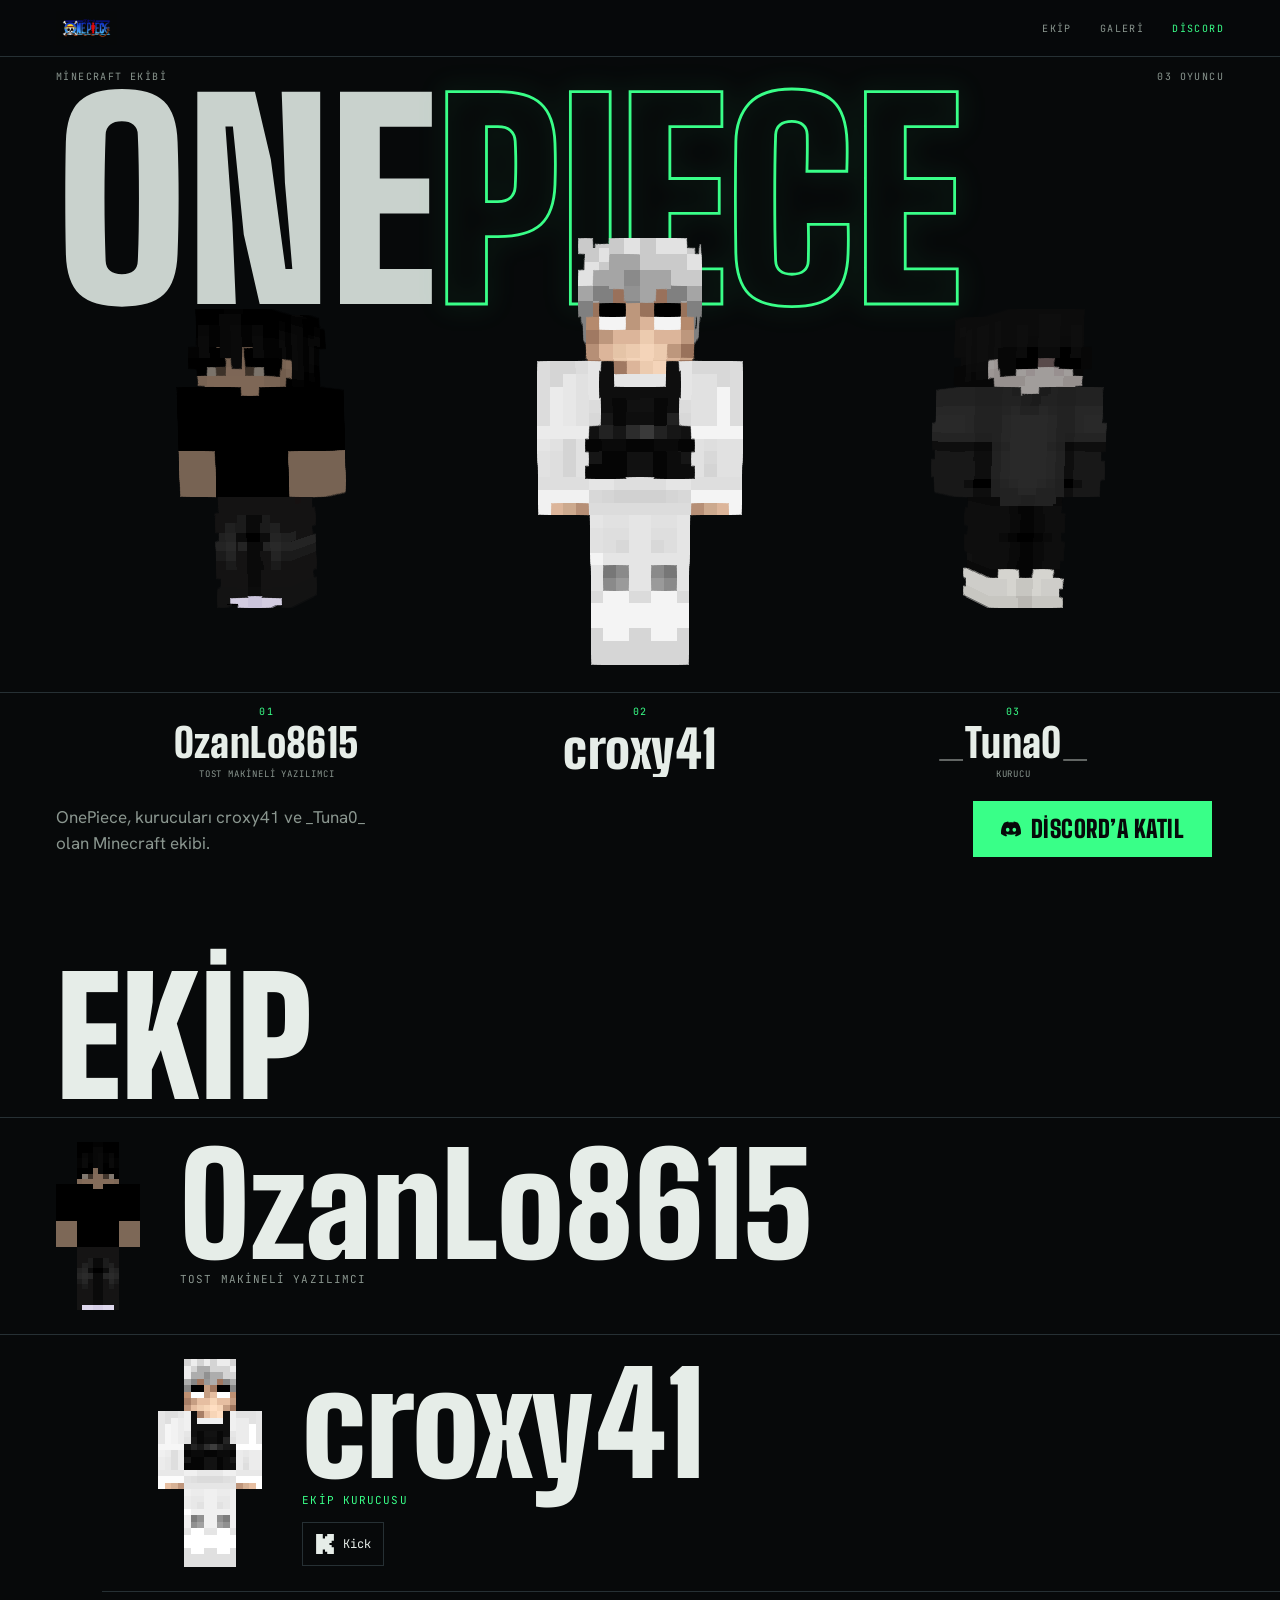
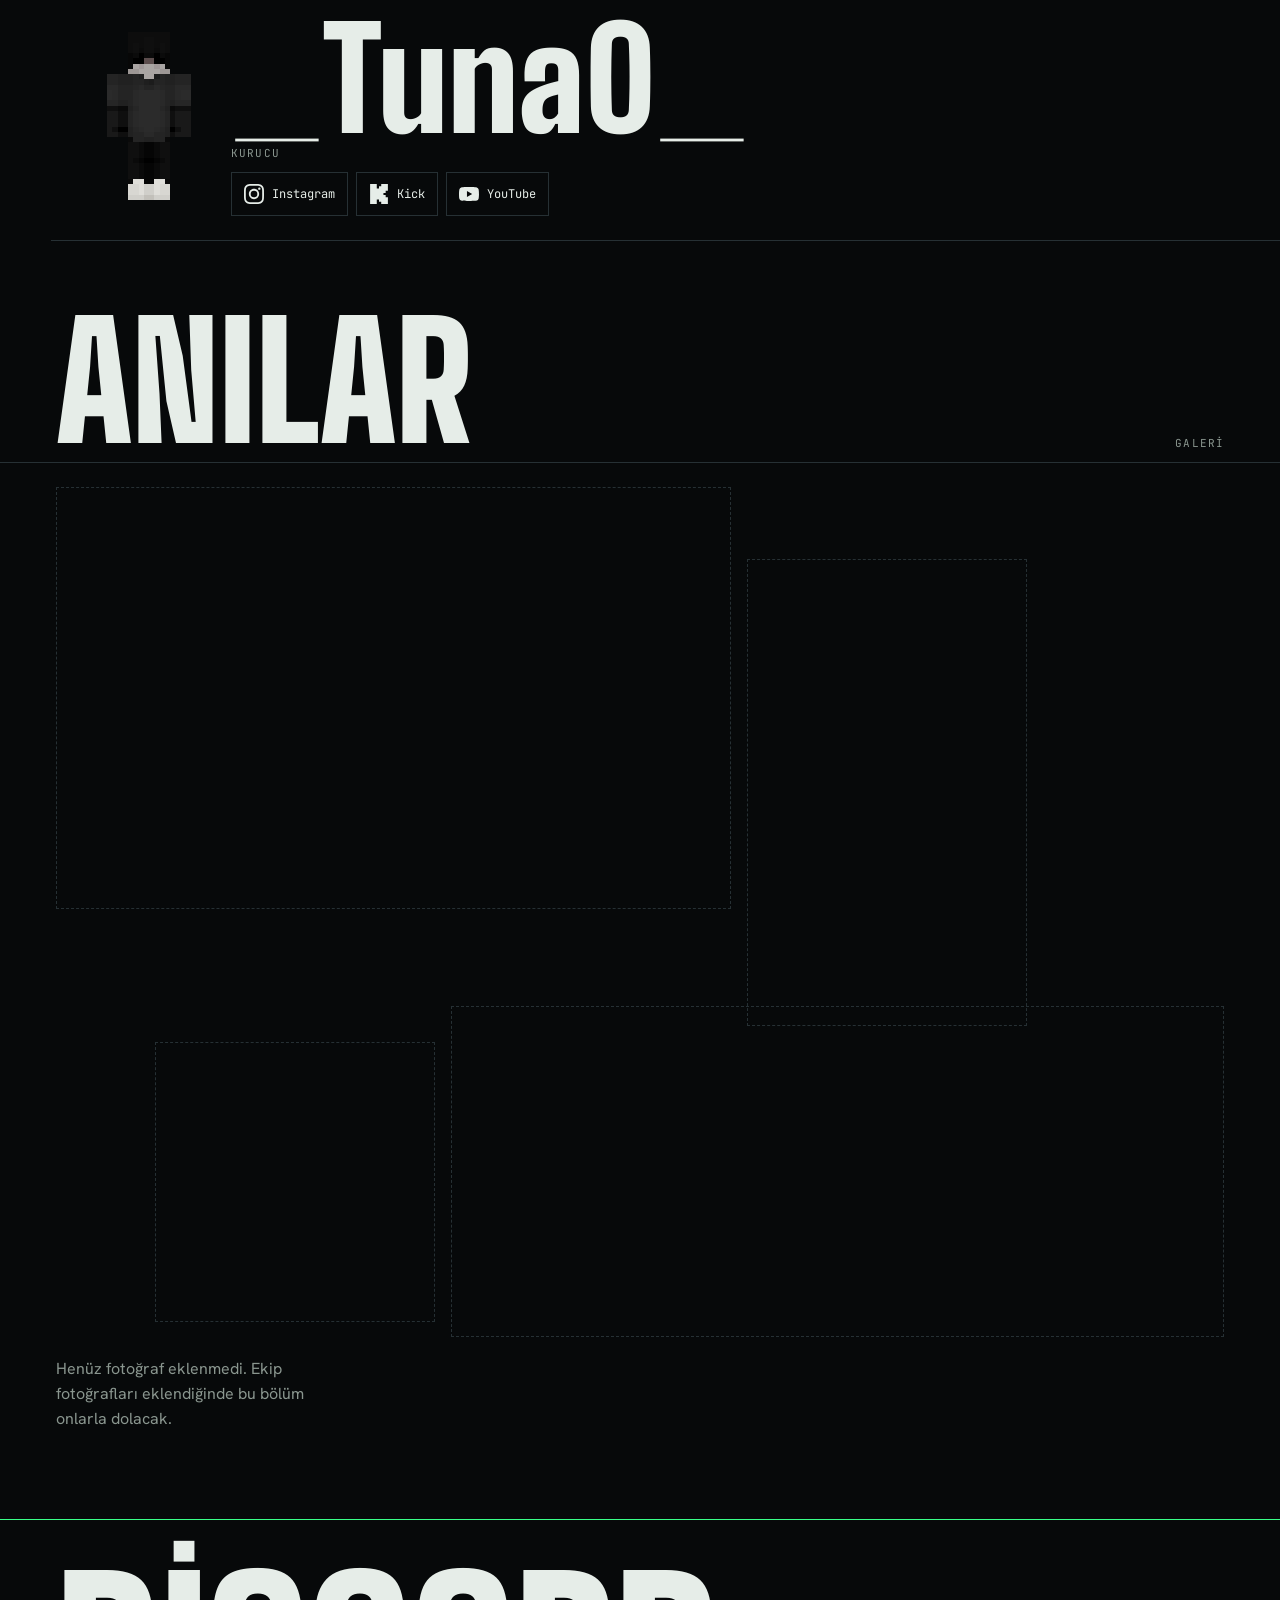
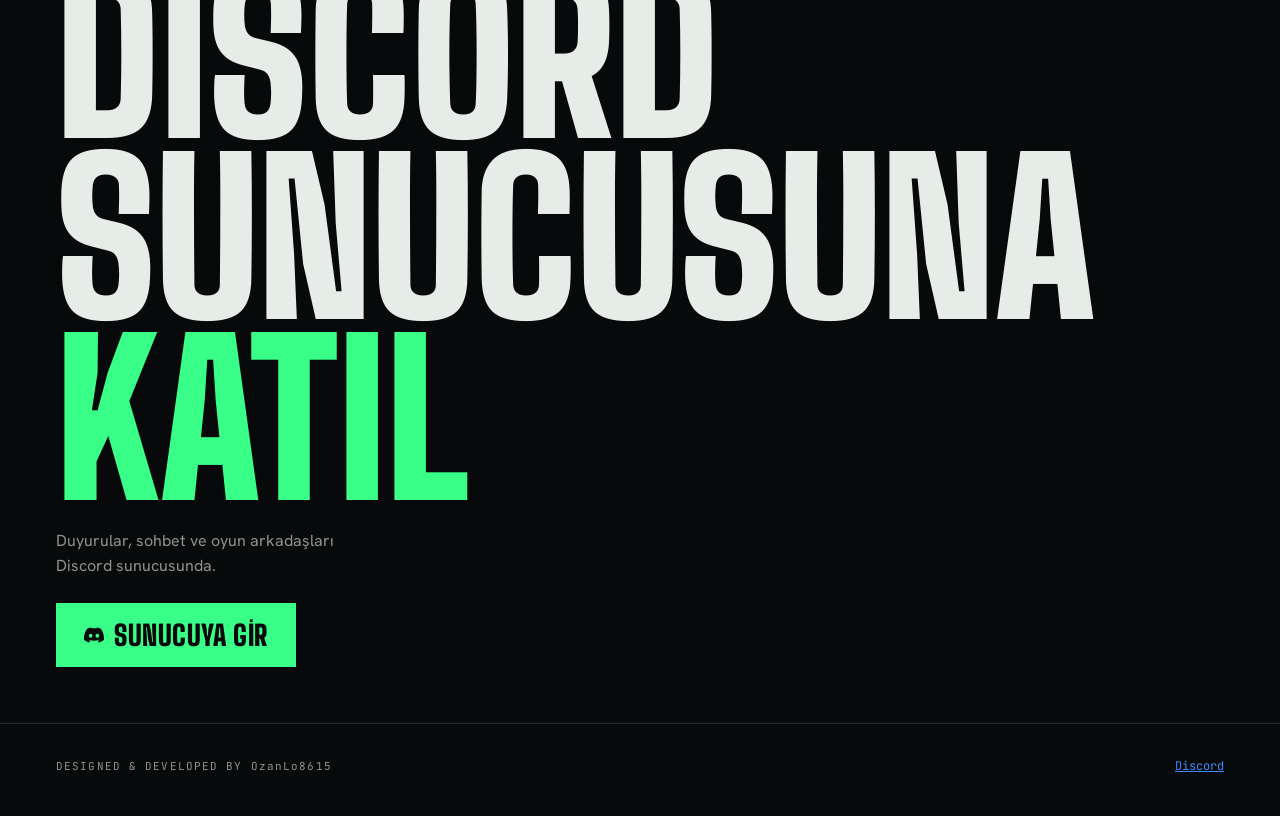
==== index.html @ 03cce18a "Add SovalyeCraft website and Map Art build workflow" ====
<!doctype html>
<html lang="tr">
<head>
<meta charset="utf-8">
<meta name="viewport" content="width=device-width, initial-scale=1, viewport-fit=cover">
<title>OnePiece — Minecraft ekibi</title>
<meta name="description" content="OnePiece Minecraft ekibi: kurucular, topluluk ve Discord.">
<meta name="theme-color" content="#07090A">
<meta name="color-scheme" content="dark">
<script>document.documentElement.classList.add("js");window.SV_SRC="assets/skinview3d.bundle.js"</script>
<link rel="preload" href="assets/fonts/big-shoulders-display-latin-900-normal.woff2" as="font" type="font/woff2" crossorigin>
<link rel="stylesheet" href="css/fonts.css">
<link rel="stylesheet" href="css/style.css">
</head>
<body>
<a class="skip" href="#ekip">İçeriğe geç</a>
<header class="top">
  <a class="brand" href="#top" aria-label="OnePiece, başa dön"><img id="logo" src="assets/logo.png" width="61" height="34" alt="OnePiece"></a>
  <button class="menu" id="mb" aria-expanded="false" aria-controls="nav" aria-label="Menüyü aç"><span></span><span></span></button>
</header>
<nav id="nav" inert aria-label="Ana menü">
  <a href="#ekip">Ekip</a>
  <a href="#galeri">Galeri</a>
  <a href="#discord">Discord</a>
</nav>

<main>
<section class="hero" id="top">
  <div class="meta" aria-hidden="true"><span>MİNECRAFT EKİBİ</span><span id="count"></span></div>
  <div class="hero-back" lang="en" aria-hidden="true" data-b="type" data-s="55" data-d="80"><span class="one">One</span><span class="piece">Piece</span></div>
  <div class="stage">
    <div class="vp">
      <div class="glows" id="glows" aria-hidden="true"></div>
      <canvas id="scene" tabindex="0" role="img" aria-label="Üç Minecraft karakteri: solda OzanLo8615, ortada croxy41, sağda _Tuna0_. Karakterin üzerine gelince parlar; yatay sürükleyerek veya yön tuşlarıyla döndürebilirsin."></canvas>
      <div class="fallback" id="fallback" hidden></div>
    </div>
    <div class="tags" id="tags"></div>
  </div>
  <div class="hero-foot">
    <p class="lead" id="lead" data-b="rise" data-d="900"></p>
    <div class="actions" data-b="rise" data-d="1050">
      <a class="cta solid" id="dcHero" href="#discord" target="_blank" rel="noopener noreferrer"><svg class="ic" viewBox="0 0 24 24" aria-hidden="true"></svg>Discord’a katıl</a>
    </div>
  </div>
</section>

<section class="sec" id="ekip">
  <div class="sh"><h2 data-b="type" data-s="50">Ekip</h2><i class="rule" data-b="line"></i></div>
  <ol class="members" id="members"></ol>
</section>

<section class="sec" id="galeri">
  <div class="sh"><h2 data-b="type" data-s="55">Anılar</h2><span class="lbl">GALERİ</span><i class="rule" data-b="line"></i></div>
  <div id="gal"></div>
</section>

<section class="dc" id="discord">
  <i class="rule" data-b="line"></i>
  <h2 data-b="words" data-s="150">Discord sunucusuna <span class="gr">katıl</span></h2>
  <p data-b="rise" data-d="300">Duyurular, sohbet ve oyun arkadaşları Discord sunucusunda.</p>
  <a class="cta solid big" id="dcMain" href="#" target="_blank" rel="noopener noreferrer" data-b="rise" data-d="450"><svg class="ic" viewBox="0 0 24 24" aria-hidden="true"></svg>Sunucuya gir</a>
</section>
</main>

<footer>
  <div class="credit" id="credit" data-b="type" data-s="24">DESIGNED &amp; DEVELOPED BY OzanLo8615</div>
  <a class="flink" id="dcFoot" href="#" target="_blank" rel="noopener noreferrer">Discord</a>
</footer>

<dialog id="lb" aria-label="Görsel önizleme"><button class="x" id="lbx" aria-label="Kapat">×</button><img id="lbi" alt=""></dialog>
<noscript><p style="padding:24px">Bu sayfa JavaScript gerektirir.</p></noscript>
<script src="js/icons.js"></script>
<script src="js/app.js"></script>
</body>
</html>
---- css/fonts.css ----
@font-face{font-family:"Big Shoulders Display";font-style:normal;font-weight:900;font-display:swap;src:url(../assets/fonts/big-shoulders-display-latin-900-normal.woff2) format("woff2");unicode-range:U+0000-00FF,U+0131,U+0152-0153,U+02BB-02BC,U+02C6,U+02DA,U+02DC,U+0304,U+0308,U+0329,U+2000-206F,U+20AC,U+2122,U+2191,U+2193,U+2212,U+2215,U+FEFF,U+FFFD}
@font-face{font-family:"Big Shoulders Display";font-style:normal;font-weight:900;font-display:swap;src:url(../assets/fonts/big-shoulders-display-latin-ext-900-normal.woff2) format("woff2");unicode-range:U+0100-02BA,U+02BD-02C5,U+02C7-02CC,U+02CE-02D7,U+02DD-02FF,U+0304,U+0308,U+0329,U+1D00-1DBF,U+1E00-1E9F,U+1EF2-1EFF,U+2020,U+20A0-20AB,U+20AD-20C0,U+2113,U+2C60-2C7F,U+A720-A7FF}
@font-face{font-family:"Instrument Serif";font-style:italic;font-weight:400;font-display:swap;src:url(../assets/fonts/instrument-serif-latin-400-italic.woff2) format("woff2");unicode-range:U+0000-00FF,U+0131,U+0152-0153,U+02BB-02BC,U+02C6,U+02DA,U+02DC,U+0304,U+0308,U+0329,U+2000-206F,U+20AC,U+2122,U+2191,U+2193,U+2212,U+2215,U+FEFF,U+FFFD}
@font-face{font-family:"Instrument Serif";font-style:italic;font-weight:400;font-display:swap;src:url(../assets/fonts/instrument-serif-latin-ext-400-italic.woff2) format("woff2");unicode-range:U+0100-02BA,U+02BD-02C5,U+02C7-02CC,U+02CE-02D7,U+02DD-02FF,U+0304,U+0308,U+0329,U+1D00-1DBF,U+1E00-1E9F,U+1EF2-1EFF,U+2020,U+20A0-20AB,U+20AD-20C0,U+2113,U+2C60-2C7F,U+A720-A7FF}
@font-face{font-family:"Hanken Grotesk";font-style:normal;font-weight:400;font-display:swap;src:url(../assets/fonts/hanken-grotesk-latin-400-normal.woff2) format("woff2");unicode-range:U+0000-00FF,U+0131,U+0152-0153,U+02BB-02BC,U+02C6,U+02DA,U+02DC,U+0304,U+0308,U+0329,U+2000-206F,U+20AC,U+2122,U+2191,U+2193,U+2212,U+2215,U+FEFF,U+FFFD}
@font-face{font-family:"Hanken Grotesk";font-style:normal;font-weight:400;font-display:swap;src:url(../assets/fonts/hanken-grotesk-latin-ext-400-normal.woff2) format("woff2");unicode-range:U+0100-02BA,U+02BD-02C5,U+02C7-02CC,U+02CE-02D7,U+02DD-02FF,U+0304,U+0308,U+0329,U+1D00-1DBF,U+1E00-1E9F,U+1EF2-1EFF,U+2020,U+20A0-20AB,U+20AD-20C0,U+2113,U+2C60-2C7F,U+A720-A7FF}
@font-face{font-family:"Hanken Grotesk";font-style:normal;font-weight:600;font-display:swap;src:url(../assets/fonts/hanken-grotesk-latin-600-normal.woff2) format("woff2");unicode-range:U+0000-00FF,U+0131,U+0152-0153,U+02BB-02BC,U+02C6,U+02DA,U+02DC,U+0304,U+0308,U+0329,U+2000-206F,U+20AC,U+2122,U+2191,U+2193,U+2212,U+2215,U+FEFF,U+FFFD}
@font-face{font-family:"Hanken Grotesk";font-style:normal;font-weight:600;font-display:swap;src:url(../assets/fonts/hanken-grotesk-latin-ext-600-normal.woff2) format("woff2");unicode-range:U+0100-02BA,U+02BD-02C5,U+02C7-02CC,U+02CE-02D7,U+02DD-02FF,U+0304,U+0308,U+0329,U+1D00-1DBF,U+1E00-1E9F,U+1EF2-1EFF,U+2020,U+20A0-20AB,U+20AD-20C0,U+2113,U+2C60-2C7F,U+A720-A7FF}
@font-face{font-family:"JetBrains Mono";font-style:normal;font-weight:400;font-display:swap;src:url(../assets/fonts/jetbrains-mono-latin-400-normal.woff2) format("woff2");unicode-range:U+0000-00FF,U+0131,U+0152-0153,U+02BB-02BC,U+02C6,U+02DA,U+02DC,U+0304,U+0308,U+0329,U+2000-206F,U+20AC,U+2122,U+2191,U+2193,U+2212,U+2215,U+FEFF,U+FFFD}
@font-face{font-family:"JetBrains Mono";font-style:normal;font-weight:400;font-display:swap;src:url(../assets/fonts/jetbrains-mono-latin-ext-400-normal.woff2) format("woff2");unicode-range:U+0100-02BA,U+02BD-02C5,U+02C7-02CC,U+02CE-02D7,U+02DD-02FF,U+0304,U+0308,U+0329,U+1D00-1DBF,U+1E00-1E9F,U+1EF2-1EFF,U+2020,U+20A0-20AB,U+20AD-20C0,U+2113,U+2C60-2C7F,U+A720-A7FF}
---- css/style.css ----
:root{--void:#07090A;--charcoal:#0D1113;--graphite:#161B1E;--rule:#263034;--text:#E6EDE8;--dim:#8A968F;--g:#39FF88;--b:#3D8BFF;--v:#8B5CF6;
--out:cubic-bezier(.23,1,.32,1);--io:cubic-bezier(.77,0,.175,1);
--disp:"Big Shoulders Display","Arial Narrow",Impact,sans-serif;--serif:"Instrument Serif",Georgia,serif;--body:"Hanken Grotesk",system-ui,sans-serif;--mono:"JetBrains Mono",ui-monospace,Menlo,monospace;
--pad:20px;color-scheme:dark}
*{box-sizing:border-box;margin:0}
html{background:var(--void);scroll-padding-top:64px;scroll-behavior:smooth}
body{background:var(--void);color:var(--text);font:400 16px/1.55 var(--body);overflow-x:hidden;padding-bottom:env(safe-area-inset-bottom)}
a{color:var(--b)}
:focus-visible{outline:2px solid var(--b);outline-offset:3px}
.skip{position:fixed;left:8px;top:-60px;z-index:100;background:var(--text);color:var(--void);padding:10px 14px;transition:top 150ms var(--out)}
.skip:focus{top:8px}
[hidden]{display:none!important}
.lbl{font:400 11px/1.4 var(--mono);letter-spacing:.1em;color:var(--dim)}
.ic{width:20px;height:20px;fill:currentColor;flex:none}

/* header + menu */
.top{position:fixed;inset:0 0 auto;z-index:50;display:flex;justify-content:space-between;align-items:center;padding:calc(env(safe-area-inset-top) + 6px) var(--pad) 6px;background:rgba(7,9,10,.9);border-bottom:1px solid var(--rule)}
.brand{display:block;line-height:0;min-height:44px;display:flex;align-items:center}
.brand img{display:block;mix-blend-mode:lighten}
.menu{width:44px;height:44px;border:1px solid var(--rule);background:transparent;color:var(--text);display:grid;place-content:center;gap:6px;cursor:pointer;transition:transform 100ms var(--out)}
.menu:active,.cta:active{transform:scale(.97)}
.menu span{display:block;width:20px;height:2px;background:currentColor;transition:transform 280ms var(--out)}
.menu[aria-expanded=true] span:first-child{transform:translateY(4px) rotate(45deg)}
.menu[aria-expanded=true] span:last-child{transform:translateY(-4px) rotate(-45deg)}
#nav{position:fixed;inset:0;z-index:40;background:var(--charcoal);padding:96px var(--pad) 32px;display:flex;flex-direction:column;justify-content:flex-end;clip-path:inset(0 0 100% 0);visibility:hidden;transition:clip-path 280ms var(--io),visibility 0s 280ms}
#nav.open{clip-path:inset(0);visibility:visible;transition:clip-path 280ms var(--io),visibility 0s}
#nav a{font:900 clamp(64px,20vw,140px)/.92 var(--disp);text-transform:uppercase;color:var(--text);text-decoration:none;border-bottom:1px solid var(--rule);padding:8px 0;min-height:44px}
#nav a:hover,#nav a:focus-visible{color:var(--g)}

/* hero */
.hero{--F:clamp(80px,calc((100vw - 2*var(--pad))/4.4),400px);position:relative;padding-top:calc(58px + env(safe-area-inset-top));overflow:hidden}
.meta{position:relative;z-index:2;display:flex;justify-content:space-between;padding:14px var(--pad) 0;font:400 10px/1 var(--mono);letter-spacing:.14em;color:var(--dim)}
.hero-back{position:absolute;z-index:0;left:var(--pad);top:calc(96px + env(safe-area-inset-top));font:900 var(--F)/.8 var(--disp);text-transform:uppercase;white-space:nowrap;letter-spacing:-.005em}
.hero-back .one{color:#C9D2CD}
.hero-back .piece{color:transparent;-webkit-text-stroke:clamp(1.5px,.22vw,3px) var(--g);filter:drop-shadow(0 0 12px rgba(57,255,136,.3))}
.stage{position:relative;z-index:1;display:flex;flex-direction:column;height:clamp(440px,64svh,700px);margin-top:calc(var(--F)*.5 - 14px)}
.vp{position:relative;flex:1;min-height:0;border-bottom:1px solid var(--rule)}
.glows{position:absolute;inset:0;pointer-events:none;mix-blend-mode:screen}
.glow{position:absolute;top:0;bottom:0;width:44%;max-width:480px;transform:translateX(-50%);opacity:0;transition:opacity 240ms var(--out)}
.glow::before{content:"";position:absolute;inset:0 0 5% 0;clip-path:polygon(38% 0,62% 0,100% 100%,0 100%);background:linear-gradient(to bottom,var(--gc) 0%,transparent 88%)}
.glow::after{content:"";position:absolute;left:4%;right:4%;bottom:0;height:11%;background:radial-gradient(closest-side,var(--gc),transparent)}
.glow.hot{opacity:1}
#scene{position:relative;display:block;width:100%;height:100%;touch-action:pan-y;cursor:default;outline-offset:-3px}
#scene.hit{cursor:grab}#scene.hit:active{cursor:grabbing}
.fallback{position:absolute;inset:0;display:flex;justify-content:center;align-items:flex-end;gap:6%;padding-bottom:12px}
.fallback canvas{image-rendering:pixelated;height:52%;aspect-ratio:1/2}
.fallback canvas:nth-child(2){height:72%}
.tags{position:relative;flex:none;height:84px;pointer-events:none}
.tag{position:absolute;top:14px;width:31%;max-width:260px;transform:translateX(-50%);text-align:center;transition:opacity 380ms var(--out)}
.tag em{display:block;font:400 10px/1 var(--mono);letter-spacing:.14em;color:var(--g);font-style:normal;margin-bottom:6px}
.tag b{display:block;font:900 clamp(22px,3.4vw,40px)/1 var(--disp);letter-spacing:.01em;transition:color 300ms var(--out)}
.tag.c b{font-size:clamp(26px,4.4vw,52px)}
.tag span{display:block;font:400 9px/1.3 var(--mono);letter-spacing:.1em;color:var(--dim);margin-top:6px}
.tag.hot b{color:var(--g)}
.hero-foot{position:relative;z-index:3;display:grid;gap:20px;padding:24px var(--pad) 40px;background:var(--void)}
.lead{max-width:34ch;color:var(--dim);font-size:17px}
.actions{display:grid;gap:12px}
.cta{display:flex;align-items:center;justify-content:center;gap:10px;min-height:56px;padding:0 20px;font:900 24px/1 var(--disp);text-transform:uppercase;letter-spacing:.02em;text-decoration:none;transition:transform 100ms var(--out)}
.cta.solid{background:var(--g);color:var(--void)}
.cta.ghost{border:1px solid var(--rule);color:var(--text)}
.cta.ghost:hover{border-color:var(--text)}
.cta.big{min-height:64px;font-size:28px;display:inline-flex}
.cta[aria-disabled=true]{opacity:.5;pointer-events:none}

/* sections */
.sec{padding:72px 0 0}
.sh{position:relative;display:flex;justify-content:space-between;align-items:end;padding:0 var(--pad) 12px}
h2{font:900 clamp(56px,14vw,160px)/.86 var(--disp);text-transform:uppercase}
h2 .gr{color:var(--g)}
.rule{position:absolute;left:0;right:0;bottom:0;height:1px;background:var(--rule);display:block}
.members{list-style:none;padding:0}
.member{display:grid;grid-template-columns:auto 1fr;gap:4px 20px;align-items:center;padding:24px var(--pad);border-bottom:1px solid var(--rule)}
.member canvas{grid-row:1/4;width:56px;height:112px;image-rendering:pixelated}
.member h3{font:900 clamp(48px,13vw,140px)/.9 var(--disp);word-break:break-all}
.member .role{font:400 11px var(--mono);letter-spacing:.1em;color:var(--dim)}
.member.f .role{color:var(--g)}
.member.f canvas{width:72px;height:144px}
.soc{display:flex;flex-wrap:wrap;gap:8px;list-style:none;padding:0;margin-top:8px}
.soc a{display:inline-flex;align-items:center;gap:8px;min-height:44px;min-width:44px;padding:0 12px;border:1px solid var(--rule);color:var(--text);text-decoration:none;font:400 12px var(--mono);transition:border-color 150ms,transform 100ms var(--out)}
.soc a:hover{border-color:var(--b);color:var(--b)}.soc a:active{transform:scale(.97)}
.nm{font:400 12px var(--mono)}

/* gallery */
.empty{display:grid;grid-template-columns:repeat(6,1fr);gap:10px;padding:24px var(--pad) 0}
.empty i{border:1px dashed var(--rule);display:block}
.empty i:nth-child(1){grid-column:1/5;aspect-ratio:16/10}
.empty i:nth-child(2){grid-column:5/7;aspect-ratio:3/5;margin-top:28px}
.empty i:nth-child(3){grid-column:1/3;aspect-ratio:1}
.empty i:nth-child(4){grid-column:3/7;aspect-ratio:21/9;margin-top:-14px}
.note{padding:20px var(--pad) 0;max-width:46ch;color:var(--dim)}
.gal{display:grid;grid-template-columns:repeat(6,1fr);gap:10px;padding:24px var(--pad) 0}
.gal button{padding:0;border:0;background:var(--graphite);cursor:zoom-in;overflow:hidden;min-height:44px}
.gal img{display:block;width:100%;height:100%;object-fit:cover}
.gal button:nth-child(4n+1){grid-column:span 4;aspect-ratio:16/10}
.gal button:nth-child(4n+2){grid-column:span 2;aspect-ratio:3/5}
.gal button:nth-child(4n+3){grid-column:span 2;aspect-ratio:1}
.gal button:nth-child(4n+4){grid-column:span 4;aspect-ratio:21/9}
#lb{border:0;background:var(--void);color:var(--text);width:100vw;max-width:none;height:100svh;max-height:none;padding:0}
#lb::backdrop{background:var(--void)}
#lb img{width:100%;height:100%;object-fit:contain;touch-action:pinch-zoom}
.x{position:fixed;top:calc(env(safe-area-inset-top) + 8px);right:12px;width:44px;height:44px;background:var(--charcoal);border:1px solid var(--rule);color:var(--text);font-size:24px;cursor:pointer;z-index:2}

/* discord + footer */
.dc{position:relative;margin-top:88px;padding:48px var(--pad) 56px}
.dc .rule{top:0;bottom:auto;background:var(--g)}
.dc h2{font-size:clamp(60px,17vw,210px)}.dc h2 .gr{display:block}
.dc p{max-width:34ch;color:var(--dim);margin:20px 0 24px}
footer{display:flex;justify-content:space-between;align-items:center;flex-wrap:wrap;gap:8px;padding:20px var(--pad) 28px;border-top:1px solid var(--rule)}
.credit{font:400 11px var(--mono);letter-spacing:.1em;color:var(--dim)}
.flink{display:inline-flex;align-items:center;min-height:44px;font:400 12px var(--mono)}

/* build animations: once per page load */
.ch{opacity:0;transition:opacity 1ms linear;transition-delay:calc(var(--d,0ms) + var(--i,0)*var(--s,30ms))}
.on .ch{opacity:1}
[data-b=rise]{transition:opacity 420ms var(--out),transform 420ms var(--out);transition-delay:var(--d,0ms)}
[data-b=line]{transform-origin:left;transition:transform 700ms var(--io);transition-delay:var(--d,0ms)}
.js:not(.all) [data-b=rise]:not(.on){opacity:0;transform:translateY(14px)}
.js:not(.all) [data-b=line]:not(.on){transform:scaleX(0)}
.js:not(.all) .tag:not(.on){opacity:0}
.now,.now .ch{transition:none!important}

@media(min-width:768px){
.menu{display:none}
#nav{inset:0 var(--pad) auto auto;height:58px;z-index:60;padding:0;flex-direction:row;align-items:center;gap:28px;background:none;clip-path:none;visibility:visible;transition:none}
#nav a{font:400 10px/1 var(--mono);letter-spacing:.14em;border:0;padding:0;min-height:44px;display:flex;align-items:center;color:var(--dim)}
#nav a:hover,#nav a:focus-visible{color:var(--text)}
#nav a:last-child{color:var(--g)}
}
@media(min-width:600px){:root{--pad:32px}.actions{grid-template-columns:auto auto;justify-content:start}.cta{padding:0 28px}}
@media(min-width:1024px){
:root{--pad:56px}
.hero-foot{grid-template-columns:1fr auto;align-items:end}
.member{grid-template-columns:auto 1fr;gap:4px 40px}
.member:nth-child(2){margin-left:clamp(0px,8vw,140px)}.member:nth-child(3){margin-left:clamp(0px,4vw,70px)}
.member canvas{width:84px;height:168px}.member.f canvas{width:104px;height:208px}
.empty,.gal{grid-template-columns:repeat(12,1fr);gap:16px}
.empty i:nth-child(1){grid-column:1/8}.empty i:nth-child(2){grid-column:8/11;margin-top:72px}.empty i:nth-child(3){grid-column:2/5}.empty i:nth-child(4){grid-column:5/13;margin-top:-36px}
.gal button:nth-child(4n+1){grid-column:span 7}.gal button:nth-child(4n+2){grid-column:span 3}.gal button:nth-child(4n+3){grid-column:span 4}.gal button:nth-child(4n+4){grid-column:span 8}
}
@media(prefers-reduced-motion:reduce){*{animation:none!important;transition-duration:1ms!important}html{scroll-behavior:auto}}
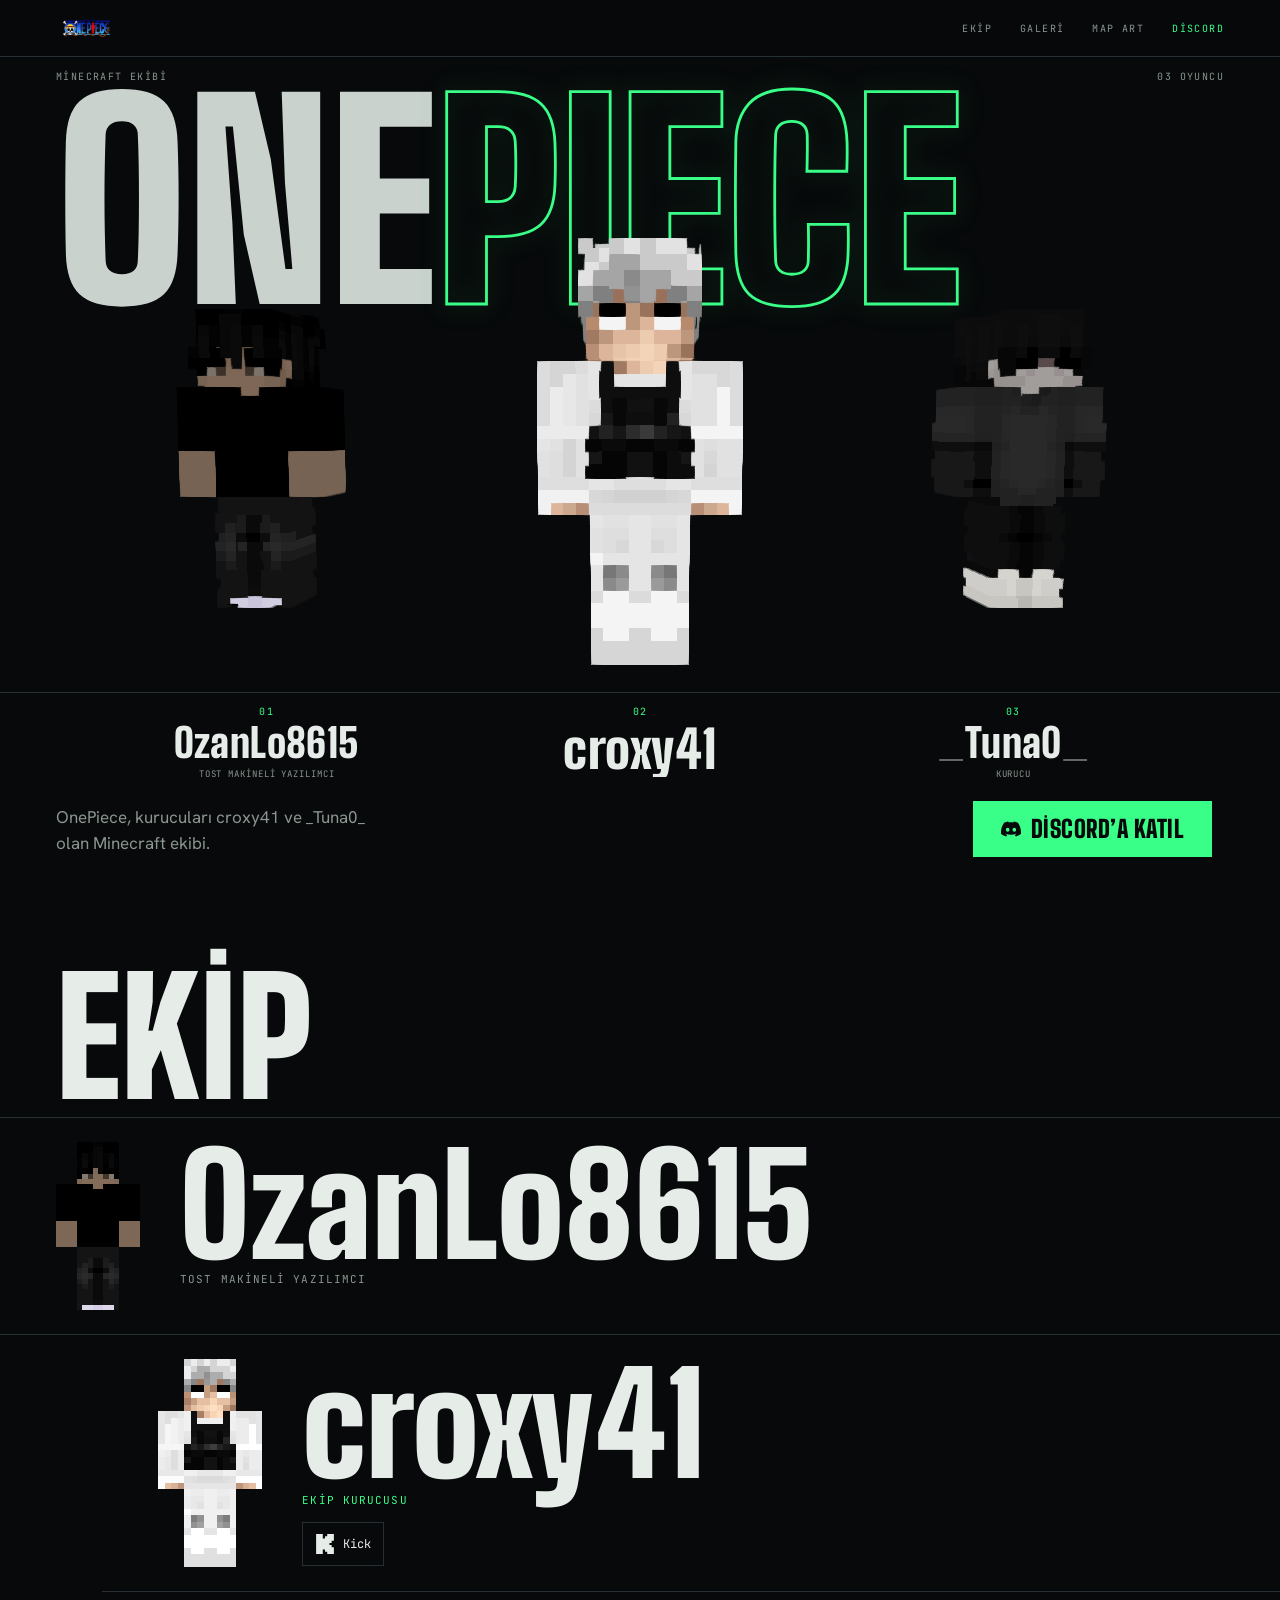
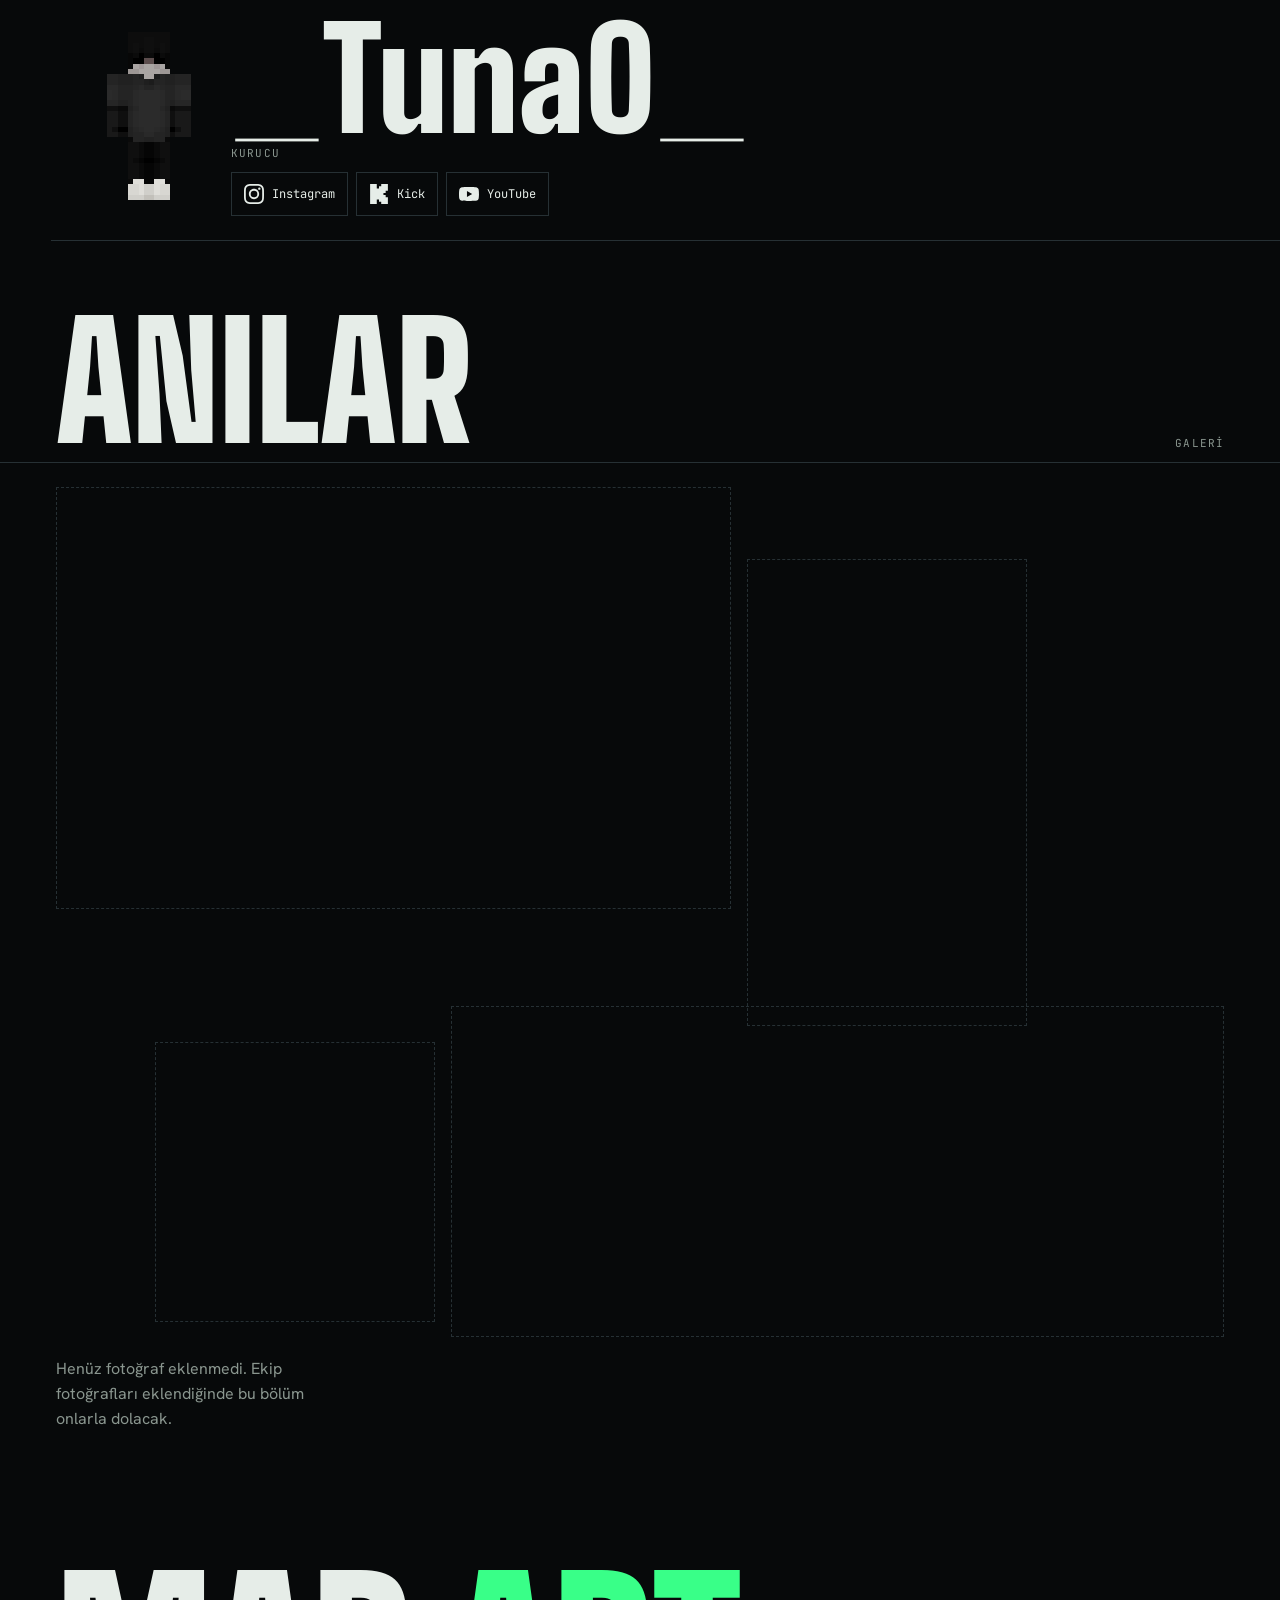
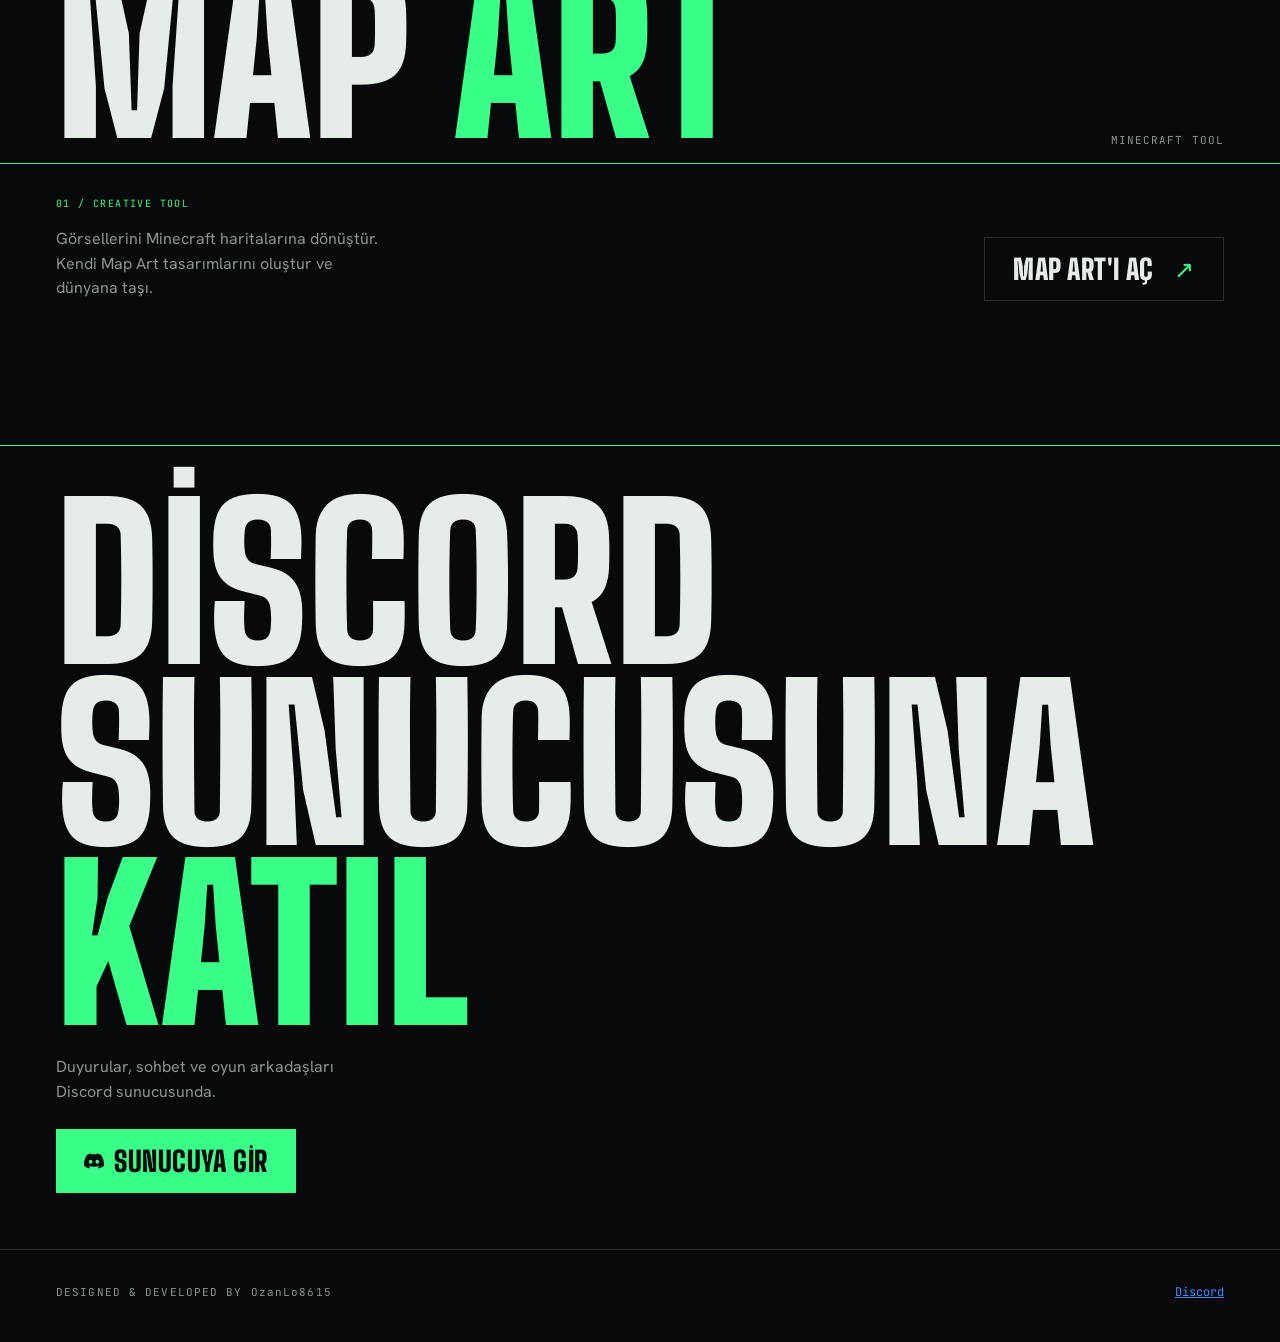
==== commit 8e526361: "Integrate Map Art" ====
--- a/index.html
+++ b/index.html
@@ -21,6 +21,7 @@
 <nav id="nav" inert aria-label="Ana menü">
   <a href="#ekip">Ekip</a>
   <a href="#galeri">Galeri</a>
+  <a href="#map-art">Map Art</a>
   <a href="#discord">Discord</a>
 </nav>
 
@@ -54,6 +55,23 @@
   <div id="gal"></div>
 </section>
 
+<section class="mapart" id="map-art">
+  <div class="sh">
+    <h2 data-b="type" data-s="55">Map <span class="gr">Art</span></h2>
+    <span class="lbl">MINECRAFT TOOL</span>
+    <i class="rule" data-b="line"></i>
+  </div>
+  <div class="mapart-body">
+    <div>
+      <span class="mapart-index">01 / CREATIVE TOOL</span>
+      <p>Görsellerini Minecraft haritalarına dönüştür. Kendi Map Art tasarımlarını oluştur ve dünyana taşı.</p>
+    </div>
+    <a class="cta ghost big" href="/map-art/" data-b="rise" data-d="250">
+      Map Art'ı aç <span aria-hidden="true">↗</span>
+    </a>
+  </div>
+</section>
+
 <section class="dc" id="discord">
   <i class="rule" data-b="line"></i>
   <h2 data-b="words" data-s="150">Discord sunucusuna <span class="gr">katıl</span></h2>
--- a/css/style.css
+++ b/css/style.css
@@ -138,3 +138,19 @@
 .gal button:nth-child(4n+1){grid-column:span 7}.gal button:nth-child(4n+2){grid-column:span 3}.gal button:nth-child(4n+3){grid-column:span 4}.gal button:nth-child(4n+4){grid-column:span 8}
 }
 @media(prefers-reduced-motion:reduce){*{animation:none!important;transition-duration:1ms!important}html{scroll-behavior:auto}}
+
+
+/* Map Art */
+.mapart{position:relative;margin-top:88px;padding:48px 0 56px}
+.mapart .sh{padding-bottom:16px}
+.mapart .sh .rule{background:var(--g)}
+.mapart .sh h2{font-size:clamp(60px,17vw,210px)}
+.mapart-body{display:grid;gap:26px;padding:26px var(--pad) 0}
+.mapart-index{font:400 10px/1.4 var(--mono);letter-spacing:.14em;color:var(--g)}
+.mapart-body p{max-width:38ch;color:var(--dim);margin-top:12px}
+.mapart-body .cta{width:100%;justify-content:space-between}
+.mapart-body .cta span{font:400 24px var(--mono);color:var(--g)}
+@media(min-width:768px){
+  .mapart-body{grid-template-columns:1fr auto;align-items:end;gap:40px}
+  .mapart-body .cta{width:auto;min-width:240px}
+}
